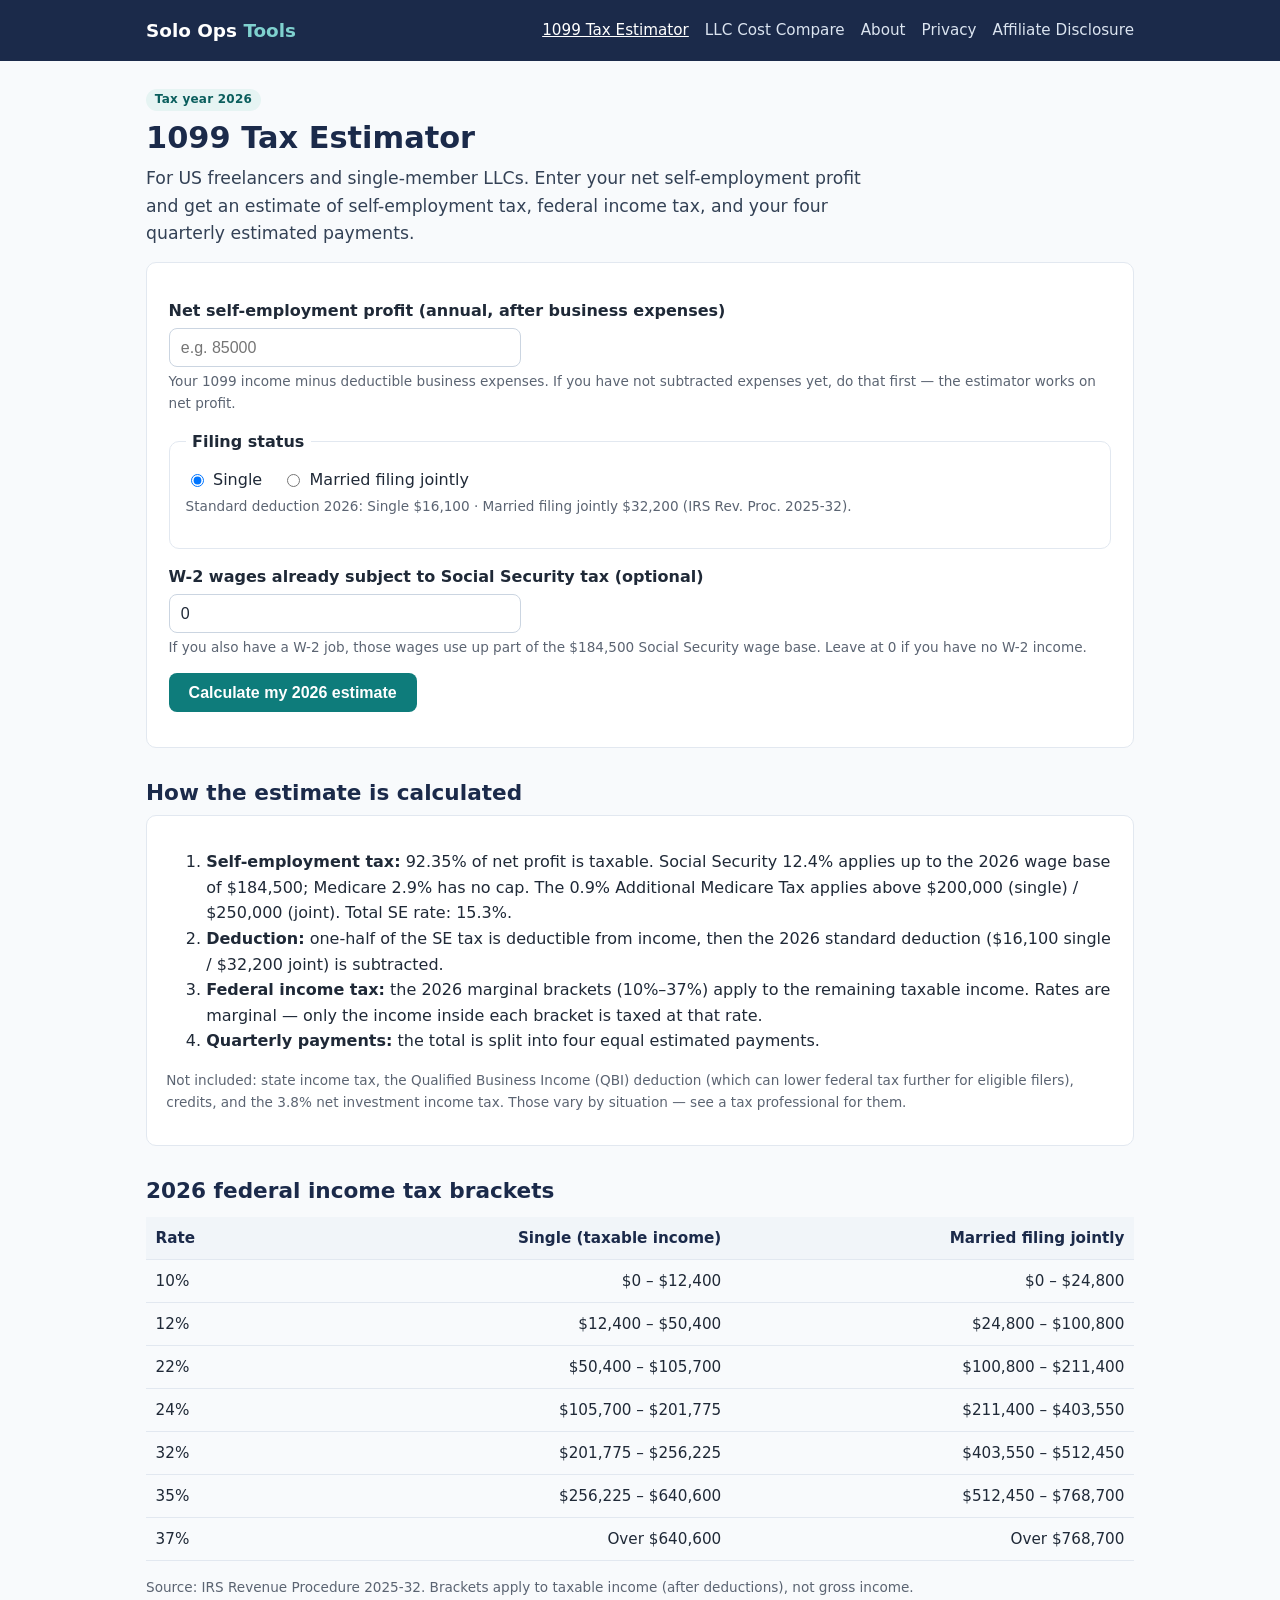
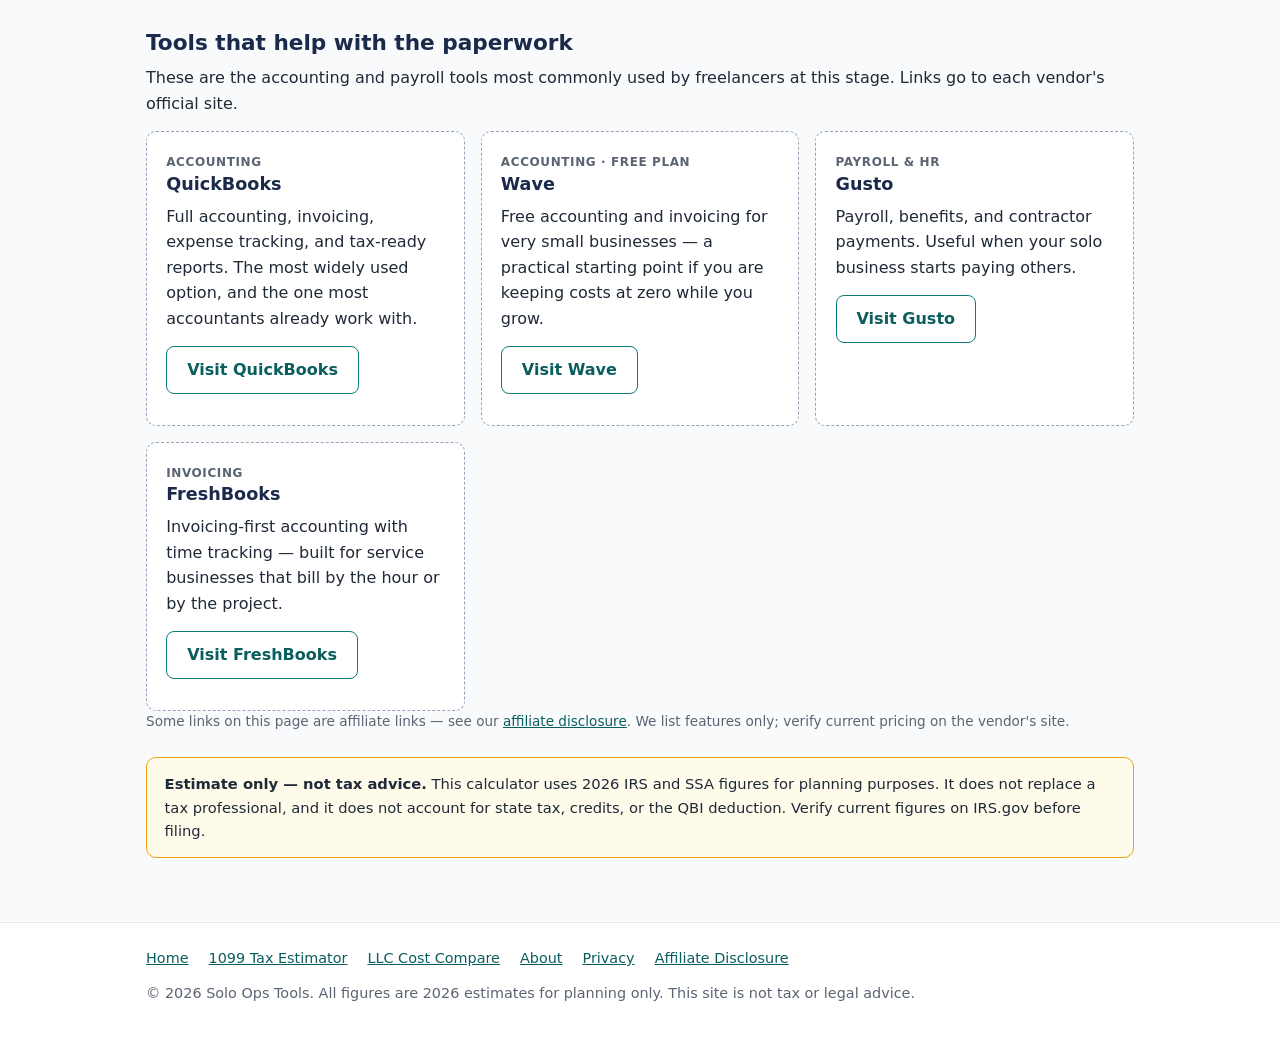
==== 1099-tax-estimator.html @ 76c9b131 "feat: initial release of Solo Ops Tools (2026 1099 Tax Estimator & LLC Cost Compare)" ====
<!DOCTYPE html>
<html lang="en">
<head>
<meta charset="utf-8">
<meta name="viewport" content="width=device-width, initial-scale=1">
<title>1099 Tax Estimator 2026 — Self-Employment &amp; Federal Income Tax | Solo Ops Tools</title>
<meta name="description" content="Estimate 2026 self-employment tax (15.3% SE tax, $184,500 Social Security wage base) and federal income tax for 1099 freelancers, plus quarterly estimated payments (Form 1040-ES). Free, no signup.">
<link rel="stylesheet" href="styles.css">
</head>
<body>
<header class="site-header">
  <div class="wrap">
    <a class="brand" href="index.html">Solo Ops <span>Tools</span></a>
    <nav class="site-nav" aria-label="Main navigation">
      <a href="1099-tax-estimator.html" aria-current="page">1099 Tax Estimator</a>
      <a href="llc-cost-compare.html">LLC Cost Compare</a>
      <a href="about.html">About</a>
      <a href="privacy.html">Privacy</a>
      <a href="affiliate-disclosure.html">Affiliate Disclosure</a>
    </nav>
  </div>
</header>

<main>
  <div class="wrap">
    <span class="badge">Tax year 2026</span>
    <h1>1099 Tax Estimator</h1>
    <p class="lede">For US freelancers and single-member LLCs. Enter your net self-employment profit and get an estimate of self-employment tax, federal income tax, and your four quarterly estimated payments.</p>

    <form id="tax-form" class="calc-form" novalidate>
      <label for="net-profit">Net self-employment profit (annual, after business expenses)</label>
      <input type="number" id="net-profit" min="0" step="100" inputmode="decimal" placeholder="e.g. 85000" required>
      <p class="hint">Your 1099 income minus deductible business expenses. If you have not subtracted expenses yet, do that first — the estimator works on net profit.</p>

      <fieldset>
        <legend>Filing status</legend>
        <div class="radio-row">
          <label><input type="radio" name="filing-status" value="single" checked> Single</label>
          <label><input type="radio" name="filing-status" value="mfj"> Married filing jointly</label>
        </div>
        <p class="hint">Standard deduction 2026: Single $16,100 · Married filing jointly $32,200 (IRS Rev. Proc. 2025-32).</p>
      </fieldset>

      <label for="w2-wages">W-2 wages already subject to Social Security tax (optional)</label>
      <input type="number" id="w2-wages" min="0" step="100" inputmode="decimal" placeholder="0" value="0">
      <p class="hint">If you also have a W-2 job, those wages use up part of the $184,500 Social Security wage base. Leave at 0 if you have no W-2 income.</p>

      <p><button class="btn" type="submit">Calculate my 2026 estimate</button></p>
      <p id="tax-error" class="fine" role="alert" style="color:#b91c1c;"></p>
    </form>

    <section id="tax-results" class="results" aria-live="polite">
      <h2>Your 2026 estimate</h2>
      <div class="result-grid">
        <div class="stat"><div class="k">Total estimated tax</div><div class="v" id="r-total">—</div></div>
        <div class="stat"><div class="k">Effective rate</div><div class="v" id="r-effective">—</div></div>
        <div class="stat"><div class="k">Quarterly payment</div><div class="v" id="r-quarterly">—</div></div>
      </div>
      <table>
        <thead><tr><th>Item</th><th class="num">Amount</th></tr></thead>
        <tbody>
          <tr><td>Self-employment tax (15.3% on 92.35% of net profit)</td><td class="num" id="r-se">—</td></tr>
          <tr><td>&nbsp;&nbsp;of which: Social Security 12.4% (up to the $184,500 wage base)</td><td class="num" id="r-ss">—</td></tr>
          <tr><td>&nbsp;&nbsp;of which: Medicare 2.9% (no cap)</td><td class="num" id="r-med">—</td></tr>
          <tr><td>&nbsp;&nbsp;of which: Additional Medicare 0.9% (over $200,000 single / $250,000 joint)</td><td class="num" id="r-addl">—</td></tr>
          <tr><td>One-half of SE tax (deductible from income)</td><td class="num" id="r-half">—</td></tr>
          <tr><td>Federal taxable income (after ½ SE tax + standard deduction)</td><td class="num" id="r-taxable">—</td></tr>
          <tr><td>Federal income tax (2026 marginal brackets)</td><td class="num" id="r-fed">—</td></tr>
        </tbody>
      </table>

      <h3>Quarterly estimated payments (Form 1040-ES)</h3>
      <table>
        <thead><tr><th>Payment</th><th>Due date</th><th class="num">Amount</th></tr></thead>
        <tbody id="r-schedule"></tbody>
      </table>
      <p class="fine">You may skip the January 15, 2027 payment if you file your 2026 return and pay the full balance by February 1, 2027. Due dates per IRS Form 1040-ES (2026).</p>
    </section>

    <h2>How the estimate is calculated</h2>
    <div class="card">
      <ol>
        <li><strong>Self-employment tax:</strong> 92.35% of net profit is taxable. Social Security 12.4% applies up to the 2026 wage base of $184,500; Medicare 2.9% has no cap. The 0.9% Additional Medicare Tax applies above $200,000 (single) / $250,000 (joint). Total SE rate: 15.3%.</li>
        <li><strong>Deduction:</strong> one-half of the SE tax is deductible from income, then the 2026 standard deduction ($16,100 single / $32,200 joint) is subtracted.</li>
        <li><strong>Federal income tax:</strong> the 2026 marginal brackets (10%–37%) apply to the remaining taxable income. Rates are marginal — only the income inside each bracket is taxed at that rate.</li>
        <li><strong>Quarterly payments:</strong> the total is split into four equal estimated payments.</li>
      </ol>
      <p class="fine">Not included: state income tax, the Qualified Business Income (QBI) deduction (which can lower federal tax further for eligible filers), credits, and the 3.8% net investment income tax. Those vary by situation — see a tax professional for them.</p>
    </div>

    <h2>2026 federal income tax brackets</h2>
    <table>
      <thead><tr><th>Rate</th><th class="num">Single (taxable income)</th><th class="num">Married filing jointly</th></tr></thead>
      <tbody>
        <tr><td>10%</td><td class="num">$0 – $12,400</td><td class="num">$0 – $24,800</td></tr>
        <tr><td>12%</td><td class="num">$12,400 – $50,400</td><td class="num">$24,800 – $100,800</td></tr>
        <tr><td>22%</td><td class="num">$50,400 – $105,700</td><td class="num">$100,800 – $211,400</td></tr>
        <tr><td>24%</td><td class="num">$105,700 – $201,775</td><td class="num">$211,400 – $403,550</td></tr>
        <tr><td>32%</td><td class="num">$201,775 – $256,225</td><td class="num">$403,550 – $512,450</td></tr>
        <tr><td>35%</td><td class="num">$256,225 – $640,600</td><td class="num">$512,450 – $768,700</td></tr>
        <tr><td>37%</td><td class="num">Over $640,600</td><td class="num">Over $768,700</td></tr>
      </tbody>
    </table>
    <p class="fine">Source: IRS Revenue Procedure 2025-32. Brackets apply to taxable income (after deductions), not gross income.</p>

    <h2>Tools that help with the paperwork</h2>
    <p>These are the accounting and payroll tools most commonly used by freelancers at this stage. Links go to each vendor's official site.</p>
    <div class="grid two">
      <!-- Comparison cards. data-affiliate-slot marks partner outlink slots.
           No affiliate ID is attached yet; insert the partner ID at deploy time. -->
      <article class="card affiliate-slot" data-affiliate-slot="tax-quickbooks">
        <span class="slot-label">Accounting</span>
        <h3>QuickBooks</h3>
        <p>Full accounting, invoicing, expense tracking, and tax-ready reports. The most widely used option, and the one most accountants already work with.</p>
        <p><a class="btn secondary" href="https://quickbooks.intuit.com/" target="_blank" rel="sponsored noopener">Visit QuickBooks</a></p>
      </article>
      <article class="card affiliate-slot" data-affiliate-slot="tax-wave">
        <span class="slot-label">Accounting · Free plan</span>
        <h3>Wave</h3>
        <p>Free accounting and invoicing for very small businesses — a practical starting point if you are keeping costs at zero while you grow.</p>
        <p><a class="btn secondary" href="https://www.waveapps.com/" target="_blank" rel="sponsored noopener">Visit Wave</a></p>
      </article>
      <article class="card affiliate-slot" data-affiliate-slot="tax-gusto">
        <span class="slot-label">Payroll &amp; HR</span>
        <h3>Gusto</h3>
        <p>Payroll, benefits, and contractor payments. Useful when your solo business starts paying others.</p>
        <p><a class="btn secondary" href="https://gusto.com/" target="_blank" rel="sponsored noopener">Visit Gusto</a></p>
      </article>
      <article class="card affiliate-slot" data-affiliate-slot="tax-freshbooks">
        <span class="slot-label">Invoicing</span>
        <h3>FreshBooks</h3>
        <p>Invoicing-first accounting with time tracking — built for service businesses that bill by the hour or by the project.</p>
        <p><a class="btn secondary" href="https://www.freshbooks.com/" target="_blank" rel="sponsored noopener">Visit FreshBooks</a></p>
      </article>
    </div>
    <p class="fine">Some links on this page are affiliate links — see our <a href="affiliate-disclosure.html">affiliate disclosure</a>. We list features only; verify current pricing on the vendor's site.</p>

    <div class="disclaimer">
      <strong>Estimate only — not tax advice.</strong> This calculator uses 2026 IRS and SSA figures for planning purposes. It does not replace a tax professional, and it does not account for state tax, credits, or the QBI deduction. Verify current figures on IRS.gov before filing.
    </div>
  </div>
</main>

<footer class="site-footer">
  <div class="wrap">
    <nav aria-label="Footer navigation">
      <a href="index.html">Home</a>
      <a href="1099-tax-estimator.html">1099 Tax Estimator</a>
      <a href="llc-cost-compare.html">LLC Cost Compare</a>
      <a href="about.html">About</a>
      <a href="privacy.html">Privacy</a>
      <a href="affiliate-disclosure.html">Affiliate Disclosure</a>
    </nav>
    <p>© 2026 Solo Ops Tools. All figures are 2026 estimates for planning only. This site is not tax or legal advice.</p>
  </div>
</footer>
<script src="assets/tax-estimator.js"></script>
</body>
</html>
---- styles.css ----
/* Solo Ops Tools — shared stylesheet. Pure CSS, no frameworks, no external assets. */
:root {
  --navy: #1b2a4a;
  --navy-dark: #12203a;
  --teal: #0e7c7b;
  --teal-dark: #0a5e5d;
  --ink: #1f2937;
  --muted: #5b6472;
  --line: #e2e8f0;
  --bg: #f8fafc;
  --card: #ffffff;
  --warn-bg: #fffbeb;
  --warn-border: #f59e0b;
  --radius: 10px;
}
* { box-sizing: border-box; }
html { -webkit-text-size-adjust: 100%; }
body {
  margin: 0;
  font-family: system-ui, -apple-system, "Segoe UI", Roboto, Helvetica, Arial, sans-serif;
  color: var(--ink);
  background: var(--bg);
  line-height: 1.6;
  font-size: 16px;
}
a { color: var(--teal-dark); }
a:hover { text-decoration: underline; }
h1, h2, h3 { line-height: 1.25; color: var(--navy); margin: 0 0 0.5rem; }
h1 { font-size: 1.9rem; }
h2 { font-size: 1.35rem; margin-top: 2rem; }
h3 { font-size: 1.1rem; }
p { margin: 0 0 0.9rem; }
small, .fine { font-size: 0.85rem; color: var(--muted); }

/* Header / nav */
.site-header { background: var(--navy); color: #fff; }
.site-header .wrap { max-width: 1020px; margin: 0 auto; padding: 0.9rem 1rem; display: flex; flex-wrap: wrap; align-items: center; gap: 0.5rem 1.25rem; }
.brand { color: #fff; font-weight: 700; font-size: 1.15rem; text-decoration: none; white-space: nowrap; }
.brand span { color: #7fd1cf; }
.site-nav { display: flex; flex-wrap: wrap; gap: 0.25rem 1rem; margin-left: auto; }
.site-nav a { color: #dbe4f0; text-decoration: none; font-size: 0.95rem; padding: 0.25rem 0; }
.site-nav a:hover, .site-nav a[aria-current="page"] { color: #fff; text-decoration: underline; }

/* Layout */
.wrap { max-width: 1020px; margin: 0 auto; padding: 0 1rem; }
main .wrap { padding-top: 1.5rem; padding-bottom: 2.5rem; }
.hero { background: var(--navy-dark); color: #fff; padding: 2.25rem 0 2rem; }
.hero .wrap { padding-top: 0; padding-bottom: 0; }
.hero h1 { color: #fff; font-size: 2rem; }
.hero p { color: #cbd5e1; max-width: 46rem; }
.hero .tag { display: inline-block; background: var(--teal); color: #fff; font-size: 0.8rem; font-weight: 600; padding: 0.15rem 0.6rem; border-radius: 999px; margin-bottom: 0.75rem; }
.lede { font-size: 1.08rem; color: #334155; max-width: 46rem; }

/* Cards & grids */
.grid { display: grid; gap: 1rem; }
.grid.two { grid-template-columns: repeat(auto-fit, minmax(280px, 1fr)); }
.grid.three { grid-template-columns: repeat(auto-fit, minmax(240px, 1fr)); }
.card { background: var(--card); border: 1px solid var(--line); border-radius: var(--radius); padding: 1.1rem 1.2rem; }
.card h3 { margin-top: 0; }
.tool-card h3 a { color: var(--navy); text-decoration: none; }
.tool-card h3 a:hover { text-decoration: underline; }
.badge { display: inline-block; font-size: 0.75rem; font-weight: 700; letter-spacing: 0.02em; background: #e6f4f3; color: var(--teal-dark); border-radius: 999px; padding: 0.1rem 0.55rem; margin-bottom: 0.5rem; }

/* Buttons */
.btn { display: inline-block; background: var(--teal); color: #fff; font-weight: 600; text-decoration: none; border: none; border-radius: 8px; padding: 0.65rem 1.25rem; cursor: pointer; font-size: 1rem; }
.btn:hover { background: var(--teal-dark); text-decoration: none; }
.btn.secondary { background: #fff; color: var(--teal-dark); border: 1.5px solid var(--teal); }
.btn.secondary:hover { background: #eef7f7; }

/* Forms */
label { display: block; font-weight: 600; margin: 0.9rem 0 0.3rem; }
input[type="number"], input[type="text"], select {
  width: 100%; max-width: 22rem; padding: 0.6rem 0.7rem; font-size: 1rem;
  border: 1.5px solid #cbd5e1; border-radius: 8px; background: #fff; color: var(--ink);
}
input[type="number"]:focus, select:focus { outline: 2px solid var(--teal); outline-offset: 1px; border-color: var(--teal); }
fieldset { border: 1.5px solid var(--line); border-radius: var(--radius); padding: 0.75rem 1rem 1rem; margin: 0.9rem 0; background: #fff; }
legend { font-weight: 700; padding: 0 0.4rem; }
.radio-row { display: flex; gap: 1.25rem; flex-wrap: wrap; }
.radio-row label { display: inline-flex; align-items: center; gap: 0.4rem; font-weight: 500; margin: 0; cursor: pointer; }
.hint { font-size: 0.85rem; color: var(--muted); margin-top: 0.25rem; }
.calc-form { background: #fff; border: 1px solid var(--line); border-radius: var(--radius); padding: 1.25rem 1.35rem; }

/* Results */
.results { display: none; margin-top: 1.5rem; }
.results.show { display: block; }
.result-big { font-size: 2rem; font-weight: 800; color: var(--navy); line-height: 1.2; }
.result-grid { display: grid; grid-template-columns: repeat(auto-fit, minmax(150px, 1fr)); gap: 0.75rem; margin: 1rem 0; }
.stat { background: #f1f5f9; border-radius: 8px; padding: 0.75rem 0.9rem; }
.stat .k { font-size: 0.82rem; color: var(--muted); }
.stat .v { font-size: 1.2rem; font-weight: 700; color: var(--navy); }
table { width: 100%; border-collapse: collapse; margin: 0.75rem 0 1rem; font-size: 0.95rem; }
th, td { text-align: left; padding: 0.55rem 0.6rem; border-bottom: 1px solid var(--line); vertical-align: top; }
th { background: #f1f5f9; color: var(--navy); }
td.num, th.num { text-align: right; font-variant-numeric: tabular-nums; }
tr.cheapest td { background: #e6f4f3; font-weight: 600; }
.bar-track { background: #e2e8f0; border-radius: 999px; height: 10px; overflow: hidden; min-width: 80px; }
.bar-fill { background: var(--teal); height: 100%; border-radius: 999px; }

/* Callouts */
.disclaimer { background: var(--warn-bg); border: 1px solid var(--warn-border); border-radius: var(--radius); padding: 0.9rem 1.1rem; font-size: 0.92rem; margin: 1.5rem 0; }
.note { background: #eef2ff; border: 1px solid #c7d2fe; border-radius: var(--radius); padding: 0.9rem 1.1rem; font-size: 0.92rem; margin: 1rem 0; }
.affiliate-slot { border: 1.5px dashed #94a3b8; border-radius: var(--radius); padding: 1rem 1.2rem; background: #fff; }
.affiliate-slot .slot-label { font-size: 0.75rem; font-weight: 700; letter-spacing: 0.05em; text-transform: uppercase; color: var(--muted); }

/* Footer */
.site-footer { border-top: 1px solid var(--line); background: #fff; }
.site-footer .wrap { padding-top: 1.5rem; padding-bottom: 2rem; font-size: 0.9rem; color: var(--muted); }
.site-footer nav { display: flex; flex-wrap: wrap; gap: 0.25rem 1.25rem; margin-bottom: 0.75rem; }

@media (max-width: 640px) {
  h1 { font-size: 1.6rem; }
  .hero h1 { font-size: 1.65rem; }
  .site-nav { margin-left: 0; }
  table { font-size: 0.88rem; }
  .result-big { font-size: 1.6rem; }
}
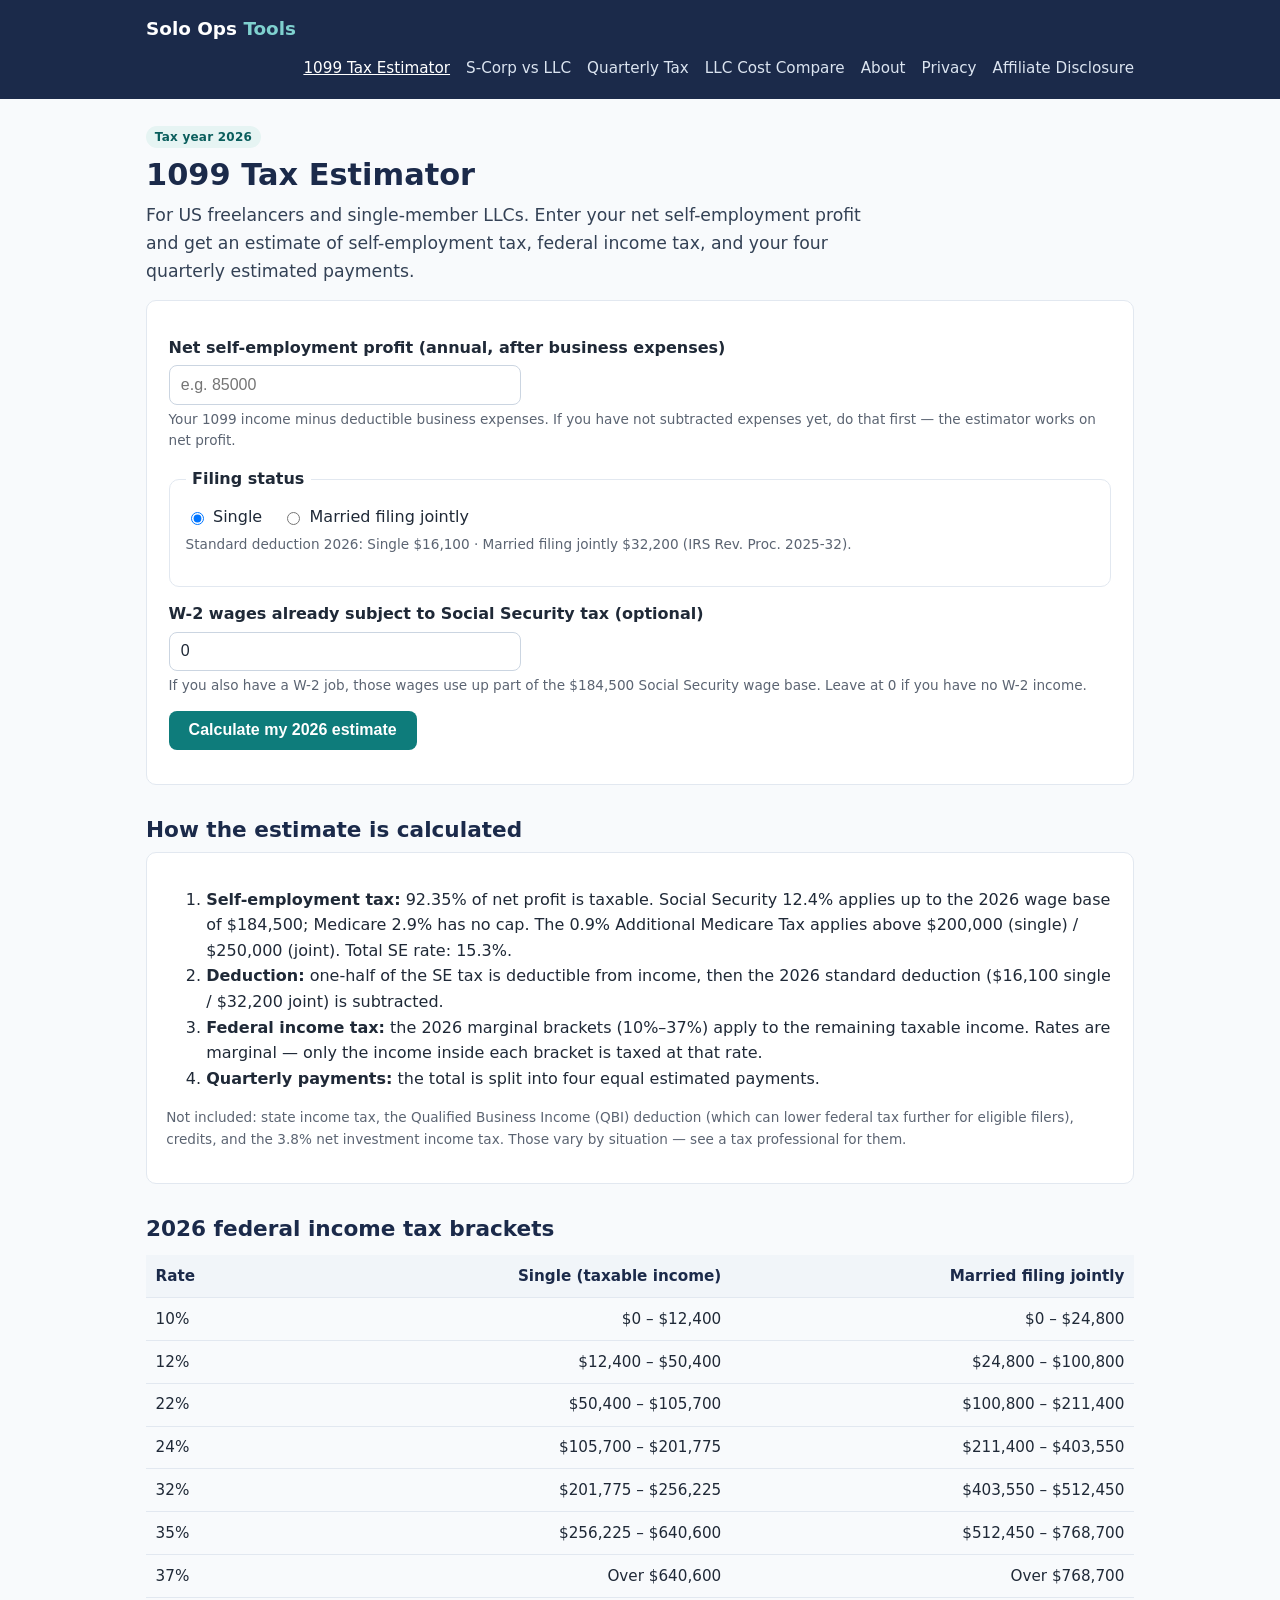
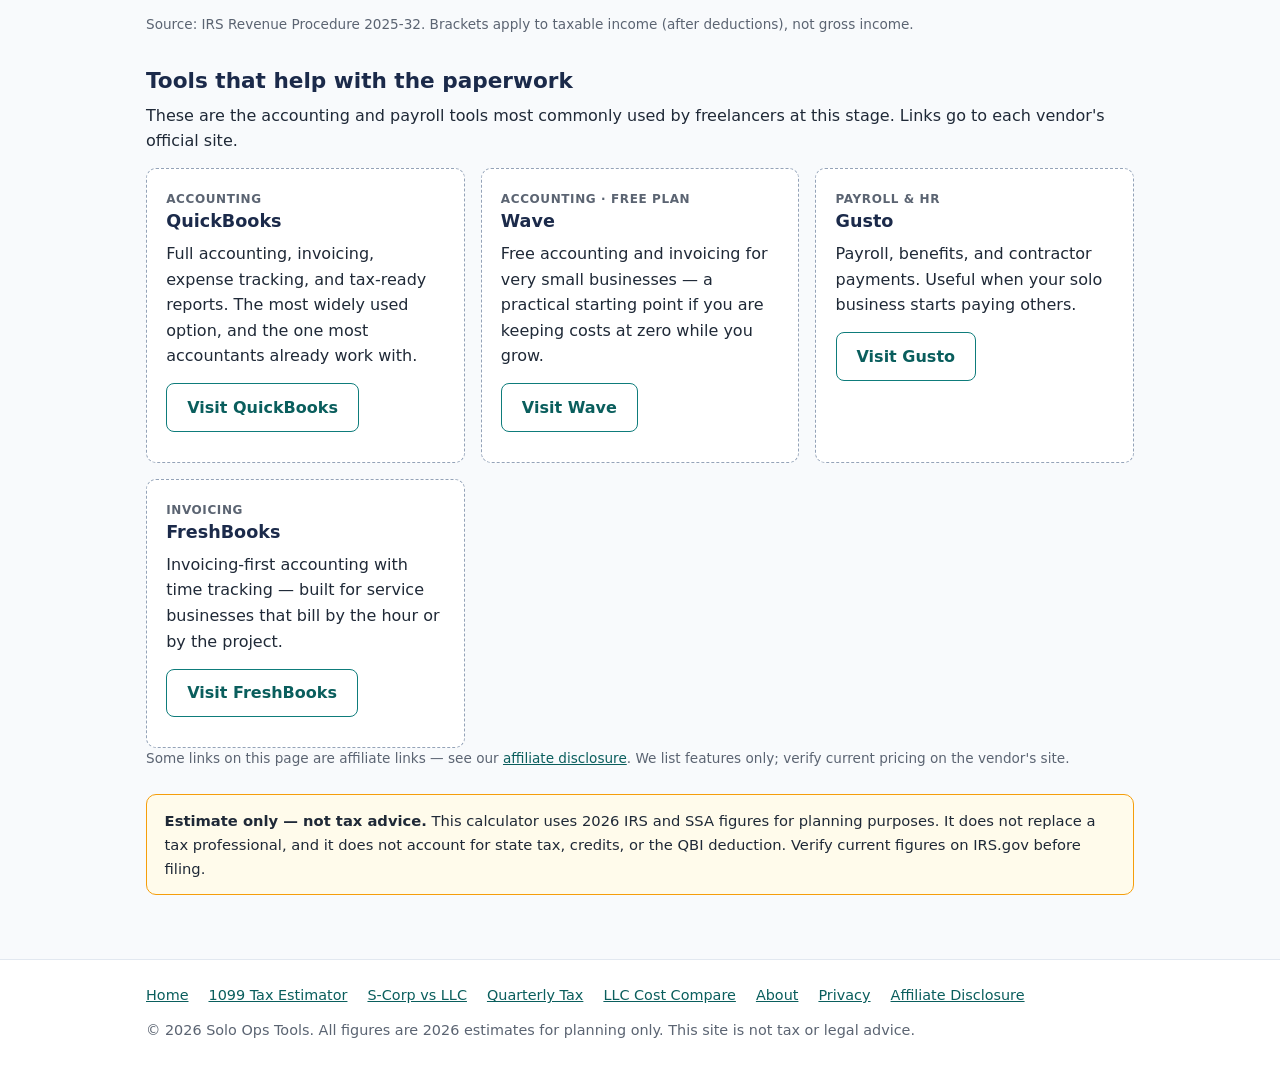
==== commit 5ca07f43: "feat: add S-corp vs LLC and 2026 quarterly estimated tax calculators Two more tools on the same stat" ====
--- a/1099-tax-estimator.html
+++ b/1099-tax-estimator.html
@@ -13,6 +13,8 @@
     <a class="brand" href="index.html">Solo Ops <span>Tools</span></a>
     <nav class="site-nav" aria-label="Main navigation">
       <a href="1099-tax-estimator.html" aria-current="page">1099 Tax Estimator</a>
+      <a href="scorp-vs-llc.html">S-Corp vs LLC</a>
+      <a href="quarterly-tax-calculator.html">Quarterly Tax</a>
       <a href="llc-cost-compare.html">LLC Cost Compare</a>
       <a href="about.html">About</a>
       <a href="privacy.html">Privacy</a>
@@ -146,6 +148,8 @@
     <nav aria-label="Footer navigation">
       <a href="index.html">Home</a>
       <a href="1099-tax-estimator.html">1099 Tax Estimator</a>
+      <a href="scorp-vs-llc.html">S-Corp vs LLC</a>
+      <a href="quarterly-tax-calculator.html">Quarterly Tax</a>
       <a href="llc-cost-compare.html">LLC Cost Compare</a>
       <a href="about.html">About</a>
       <a href="privacy.html">Privacy</a>
--- a/styles.css
+++ b/styles.css
@@ -89,6 +89,8 @@
 .stat { background: #f1f5f9; border-radius: 8px; padding: 0.75rem 0.9rem; }
 .stat .k { font-size: 0.82rem; color: var(--muted); }
 .stat .v { font-size: 1.2rem; font-weight: 700; color: var(--navy); }
+.stat .v.pos { color: var(--teal-dark); }
+.stat .v.neg { color: #b91c1c; }
 table { width: 100%; border-collapse: collapse; margin: 0.75rem 0 1rem; font-size: 0.95rem; }
 th, td { text-align: left; padding: 0.55rem 0.6rem; border-bottom: 1px solid var(--line); vertical-align: top; }
 th { background: #f1f5f9; color: var(--navy); }
